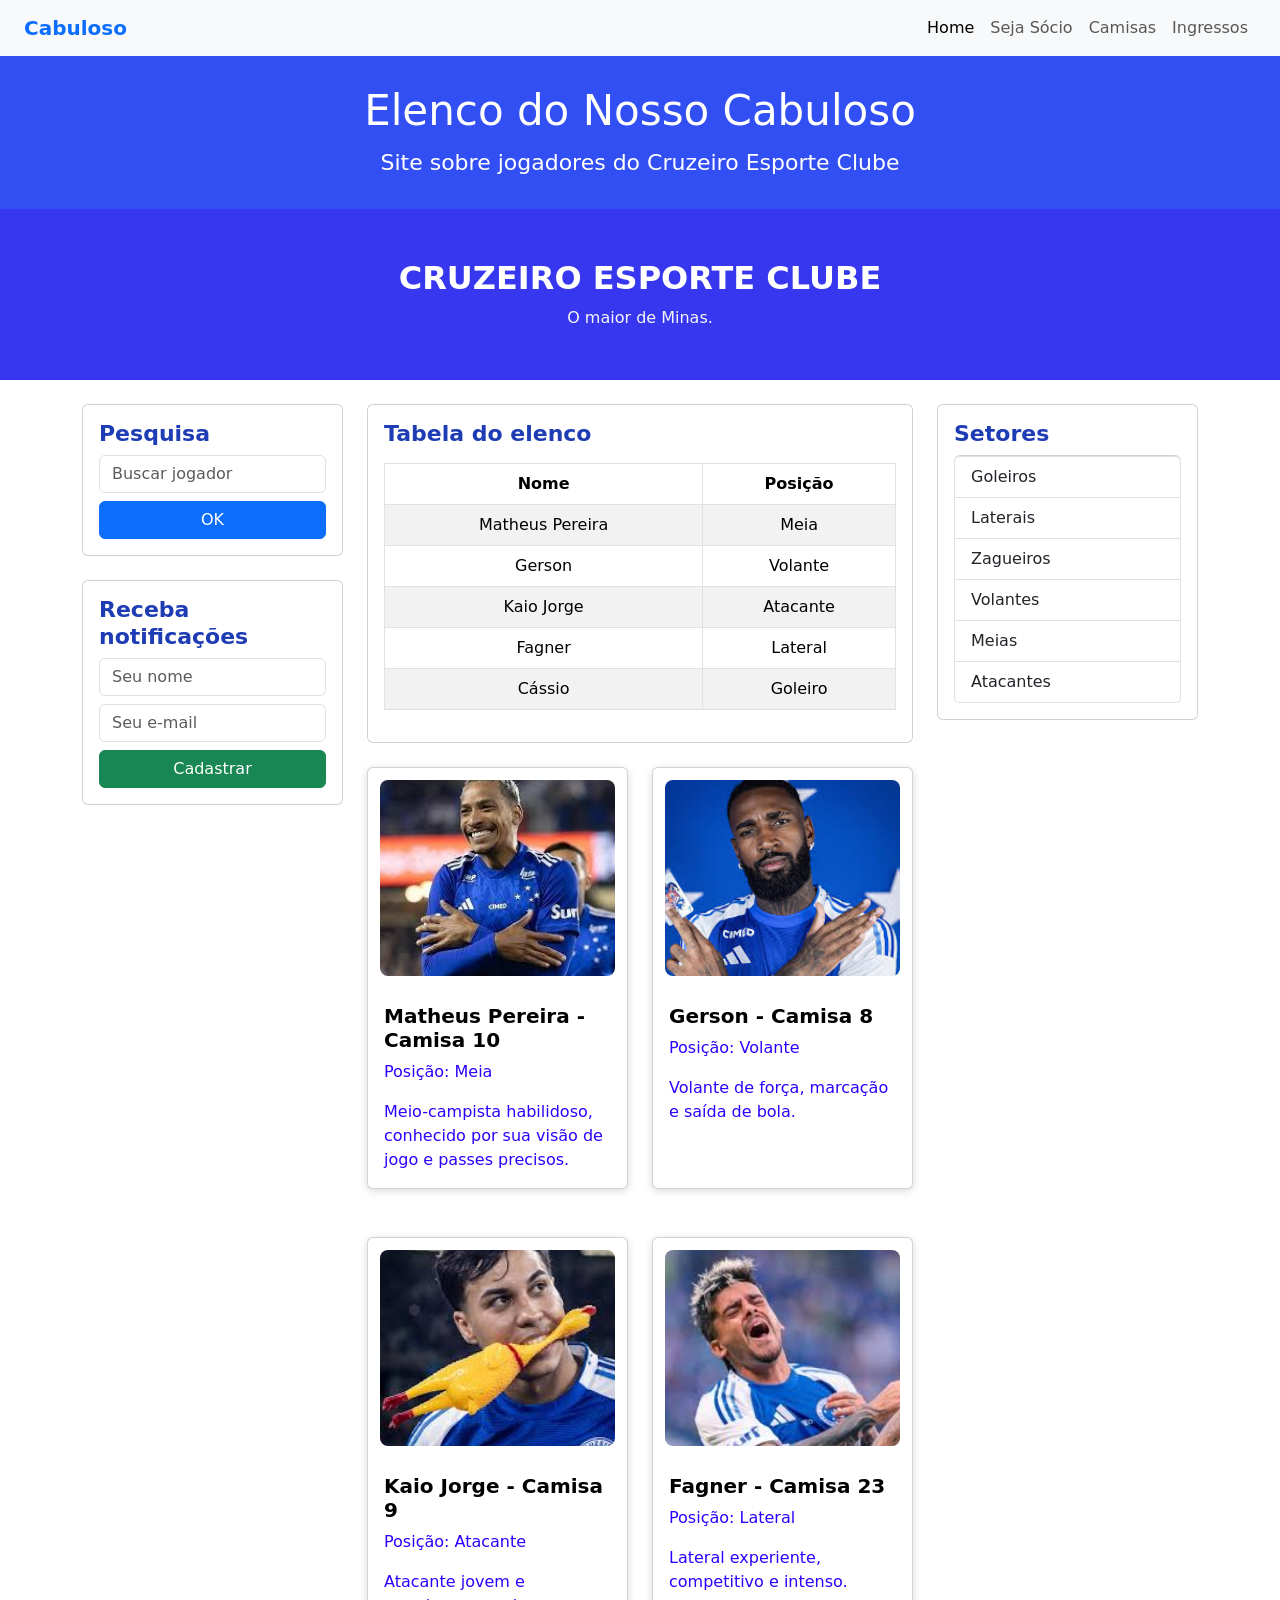
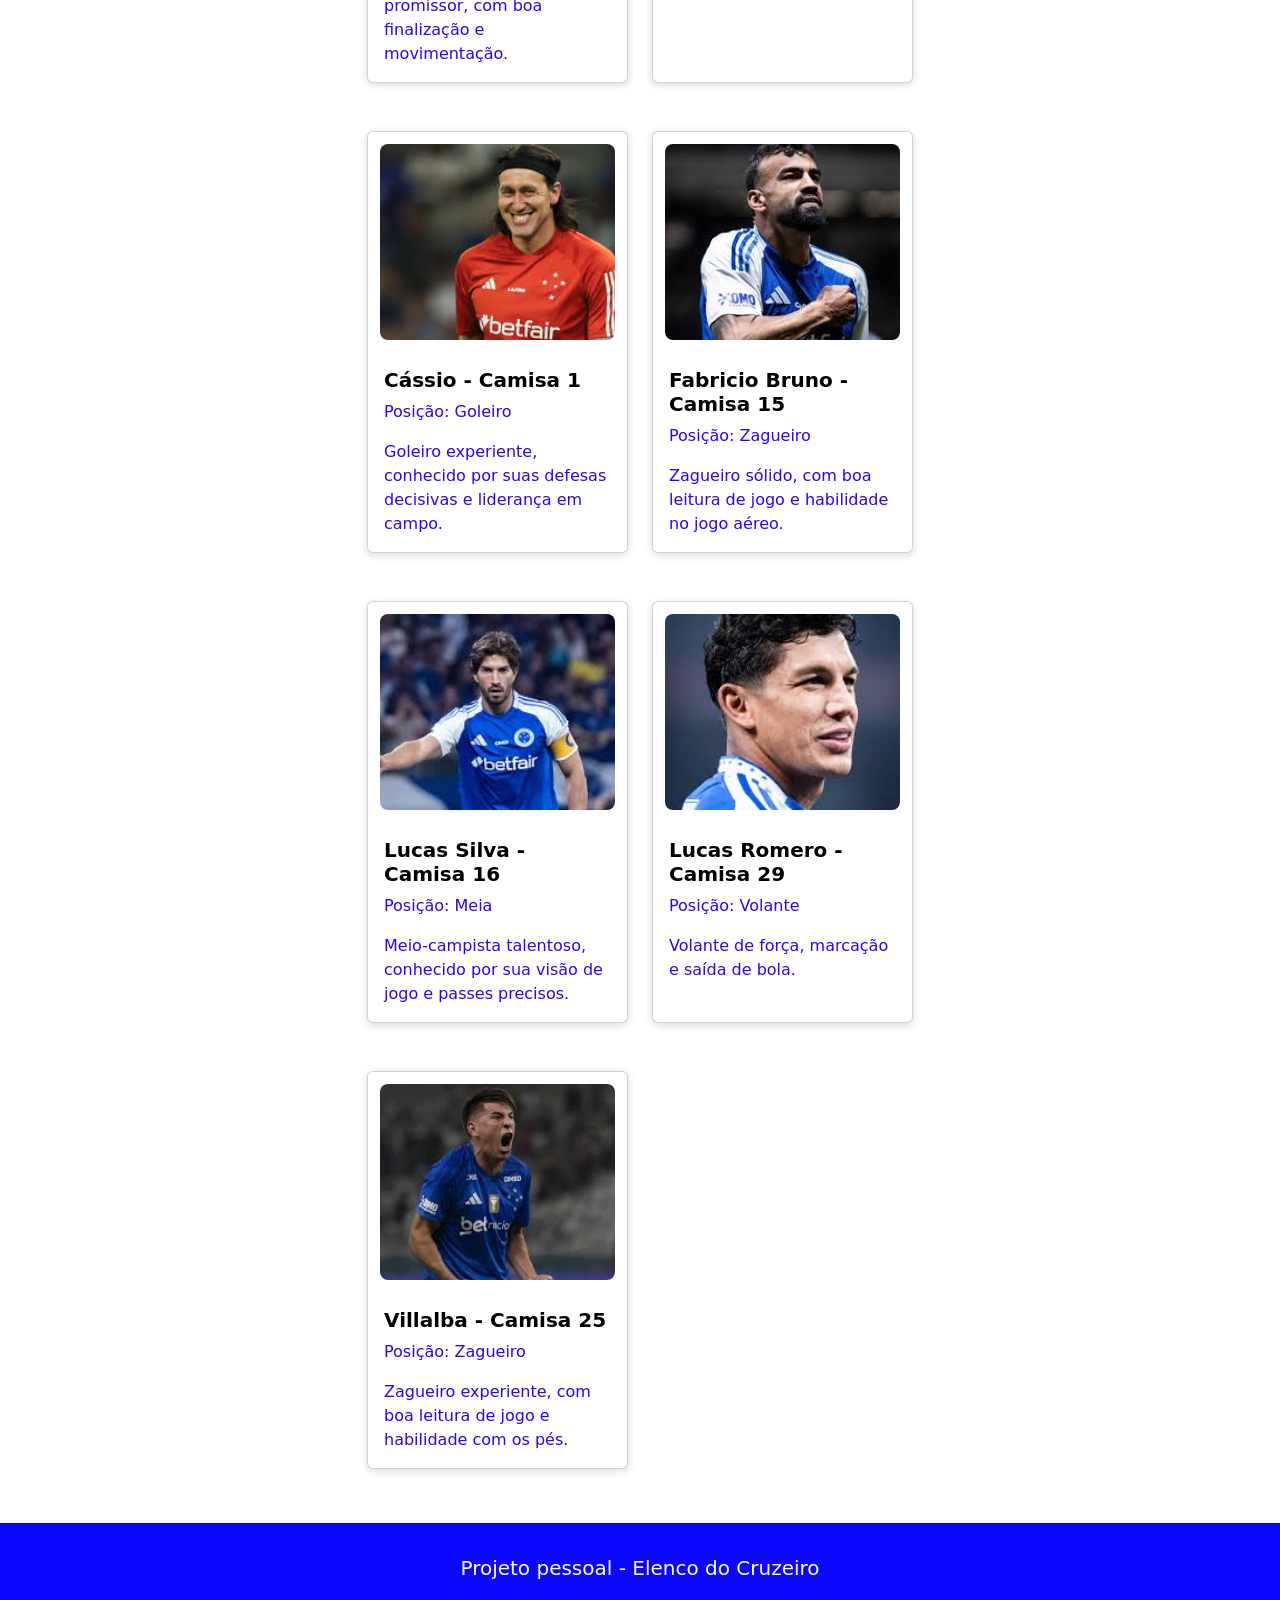
==== index.html @ c31fcac5 "Cria projeto inicial do elenco do Cruzeiro" ====
<!DOCTYPE html>
<html lang="pt-br">
<head>
  <meta charset="UTF-8">
  <meta name="viewport" content="width=device-width, initial-scale=1.0">
  <title>Elenco do Cruzeiro</title>

  <link rel="stylesheet" href="style.css">

  <link href="https://cdn.jsdelivr.net/npm/bootstrap@5.3.0/dist/css/bootstrap.min.css" rel="stylesheet">
</head>

<body>

  <nav class="navbar navbar-expand-lg navbar-light bg-light px-4">
    <a class="navbar-brand fw-bold text-primary" href="#">Cabuloso</a>

    <button class="navbar-toggler" type="button" data-bs-toggle="collapse" data-bs-target="#navbarNav">
      <span class="navbar-toggler-icon"></span>
    </button>

    <div class="collapse navbar-collapse justify-content-end" id="navbarNav">
      <ul class="navbar-nav">
        <li class="nav-item"><a class="nav-link active" href="#">Home</a></li>
        <li class="nav-item"><a class="nav-link" href="#">Seja Sócio</a></li>
        <li class="nav-item"><a class="nav-link" href="#">Camisas</a></li>
        <li class="nav-item"><a class="nav-link" href="#">Ingressos</a></li>
      </ul>
    </div>
  </nav>

  <header class="cabecalho">
    <h1>Elenco do Nosso Cabuloso</h1>
    <p>Site sobre jogadores do Cruzeiro Esporte Clube</p>
  </header>

  <section class="faixa-clube">
    <h2>Cruzeiro Esporte Clube</h2>
    <p>O maior de Minas.</p>
  </section>

  <div class="container my-4">
    <div class="row g-4">

      <aside class="col-lg-3">
        <section class="card p-3 mb-4">
          <h3>Pesquisa</h3>
          <input type="text" class="form-control mb-2" placeholder="Buscar jogador">
          <button class="btn btn-primary w-100">OK</button>
        </section>

        <section class="card p-3">
          <h3>Receba notificações</h3>
          <input type="text" class="form-control mb-2" placeholder="Seu nome">
          <input type="email" class="form-control mb-2" placeholder="Seu e-mail">
          <button class="btn btn-success w-100">Cadastrar</button>
        </section>
      </aside>

      <main class="col-lg-6">

        <section class="mb-4">
          <div class="card p-3">
            <h3 class="mb-3">Tabela do elenco</h3>

            <div class="table-responsive">
              <table class="table table-striped table-bordered tabela">
                <thead>
                  <tr>
                    <th>Nome</th>
                    <th>Posição</th>
                  </tr>
                </thead>

                <tbody>
                  <tr>
                    <td>Matheus Pereira</td>
                    <td>Meia</td>
                  </tr>

                  <tr>
                    <td>Gerson</td>
                    <td>Volante</td>
                  </tr>

                  <tr>
                    <td>Kaio Jorge</td>
                    <td>Atacante</td>
                  </tr>

                  <tr>
                    <td>Fagner</td>
                    <td>Lateral</td>
                  </tr>

                  <tr>
                    <td>Cássio</td>
                    <td>Goleiro</td>
                  </tr>
                </tbody>
              </table>
            </div>
          </div>
        </section>

        <section id="lista-jogadores" class="row g-4"></section>

      </main>

      <aside class="col-lg-3">
        <section class="card p-3 mb-4">
          <h3>Setores</h3>

          <ul class="list-group">
            <li class="list-group-item">Goleiros</li>
            <li class="list-group-item">Laterais</li>
            <li class="list-group-item">Zagueiros</li>
            <li class="list-group-item">Volantes</li>
            <li class="list-group-item">Meias</li>
            <li class="list-group-item">Atacantes</li>
          </ul>
        </section>

        
      </aside>

    </div>
  </div>

  <footer class="rodape">
    <p>Projeto pessoal - Elenco do Cruzeiro</p>
  </footer>

  <script src="https://cdn.jsdelivr.net/npm/bootstrap@5.3.0/dist/js/bootstrap.bundle.min.js"></script>
  <script src="script.js"></script>
</body>
</html>
---- style.css ----
body {
  background-color: rgb(172, 204, 252);
  margin: 0;
  font-family: Arial, sans-serif;
}

.cabecalho {
  background-color: rgb(50, 79, 243);
  padding: 30px;
  text-align: center;
}

.cabecalho h1 {
  color: white;
  font-size: 42px;
  margin-bottom: 10px;
}

.cabecalho p {
  color: white;
  font-size: 22px;
  margin: 0;
}

.faixa-clube {
  background-color: rgb(55, 55, 240);
  text-align: center;
  padding: 50px;
  margin-bottom: 10px;
}

.faixa-clube h2 {
  color: white;
  font-weight: bold;
  text-transform: uppercase;
}

.faixa-clube p {
  color: whitesmoke;
  margin: 0;
}

.tabela th {
  background-color: blue;
  color: white;
  text-align: center;
}

.tabela td {
  color: black;
  text-align: center;
}

.jogador-card {
  background-color: rgb(57, 60, 248);
  color: white;
  border: none;
  border-radius: 16px;
  overflow: hidden;
  box-shadow: 0 2px 8px rgba(0, 0, 0, 0.15);
}

.jogador-card img {
  height: 220px;
  object-fit: cover;
  padding: 12px;
  border-radius: 20px;
}

.jogador-card .card-title {
  color: rgb(0, 0, 0);
  font-weight: bold;
}

.jogador-card .card-text {
  color: rgb(47, 0, 255);
}

.card h3 {
  color: rgb(30, 60, 180);
  font-size: 22px;
  font-weight: bold;
}

.rodape {
  background-color: rgb(11, 6, 255);
  padding: 30px;
  text-align: center;
  margin-top: 30px;
}

.rodape p {
  color: white;
  margin: 0;
  font-size: 20px;
}

@media (max-width: 768px) {
  .cabecalho h1 {
    font-size: 30px;
  }

  .cabecalho p {
    font-size: 18px;
  }

  .faixa-clube {
    padding: 30px;
  }
}
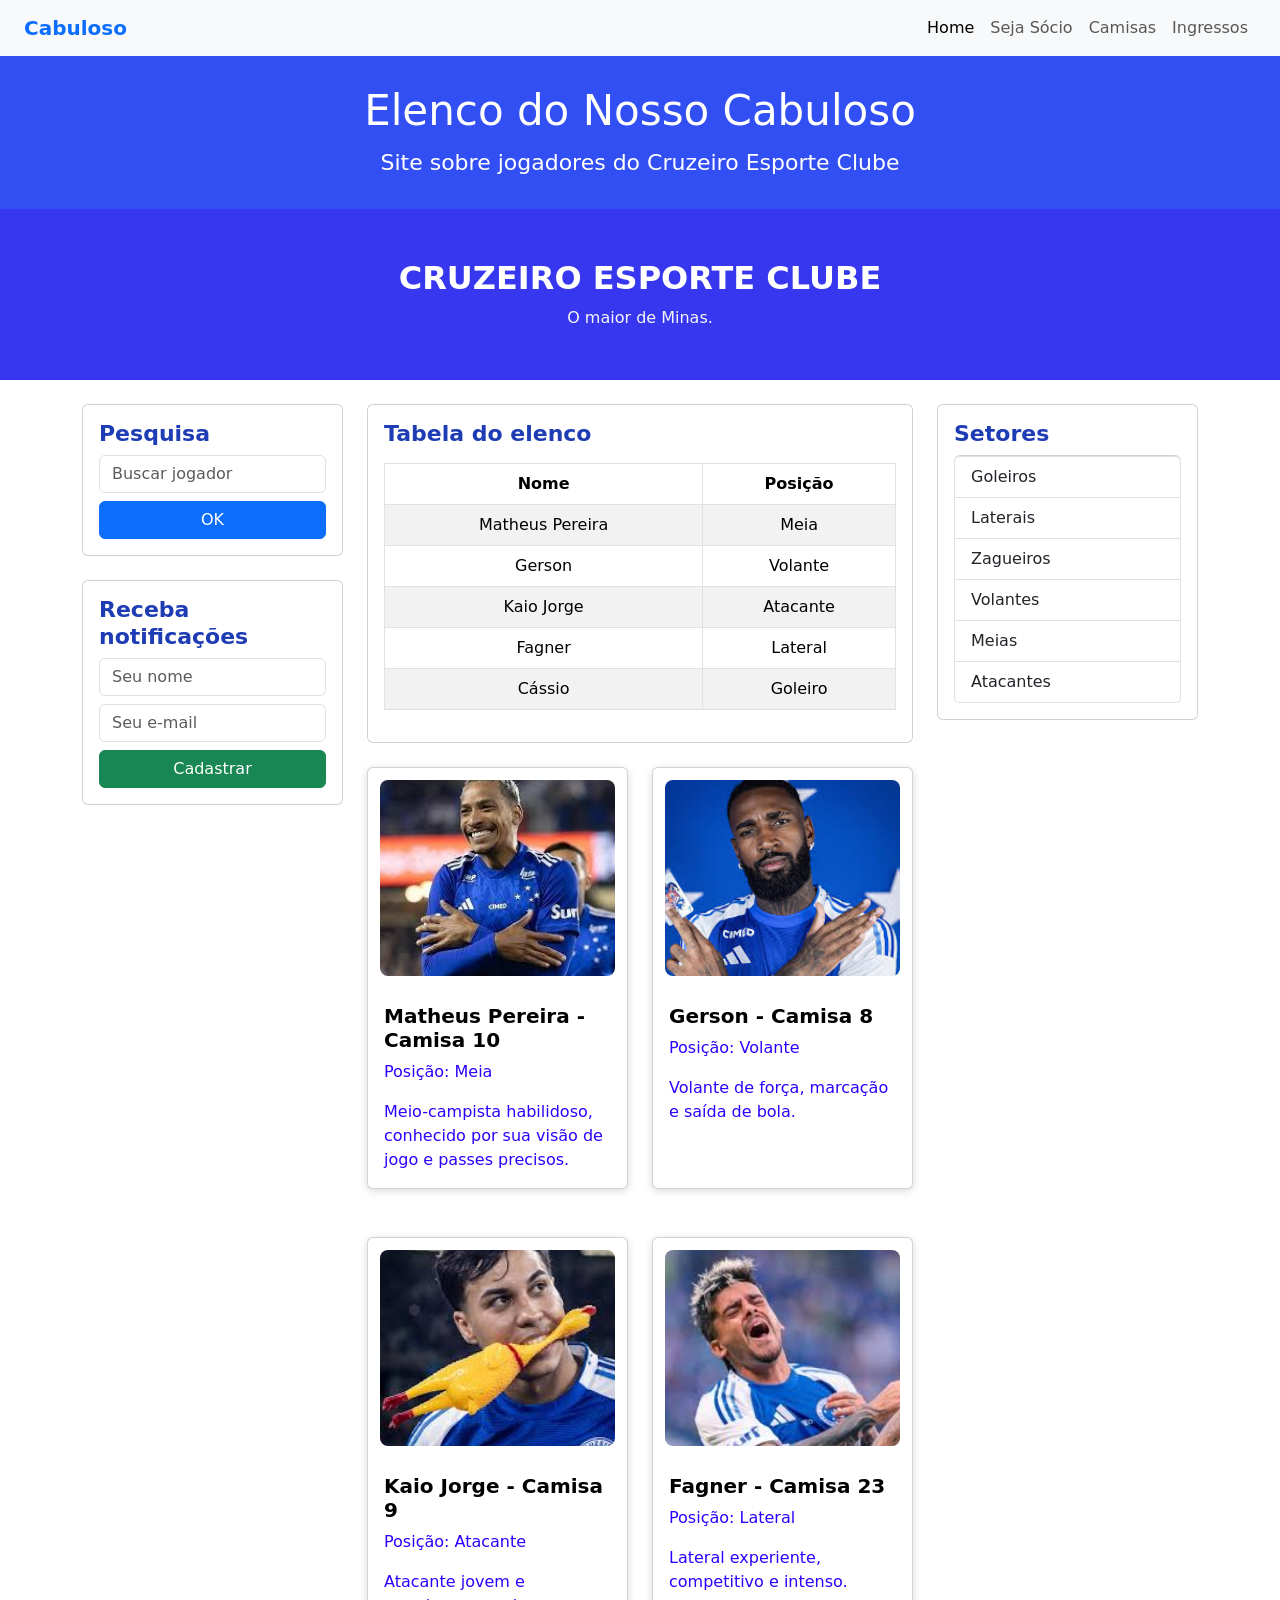
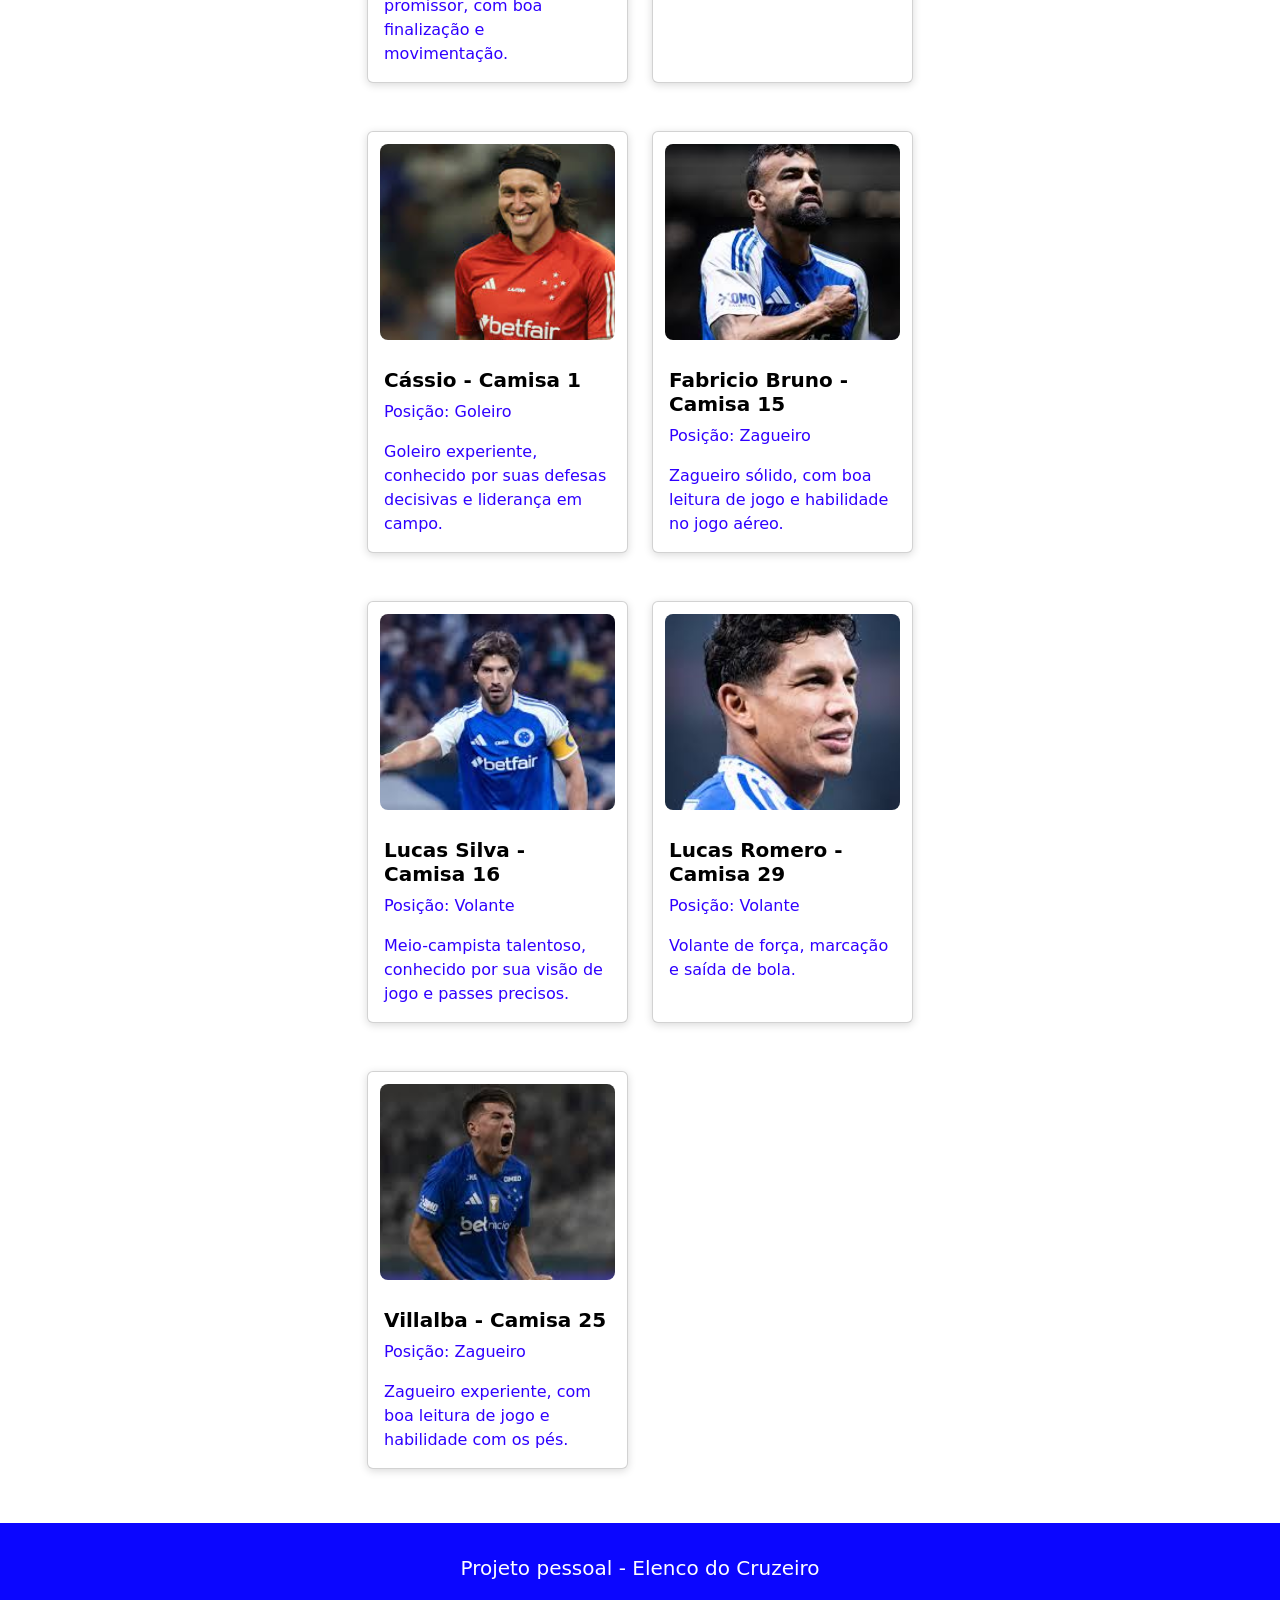
==== commit 961601d3: "adicionando busca com filtro" ====
--- a/index.html
+++ b/index.html
@@ -45,7 +45,7 @@
       <aside class="col-lg-3">
         <section class="card p-3 mb-4">
           <h3>Pesquisa</h3>
-          <input type="text" class="form-control mb-2" placeholder="Buscar jogador">
+          <input id="campo-pesquisa" type="text" class="form-control mb-2" placeholder="Buscar jogador">
           <button class="btn btn-primary w-100">OK</button>
         </section>
 
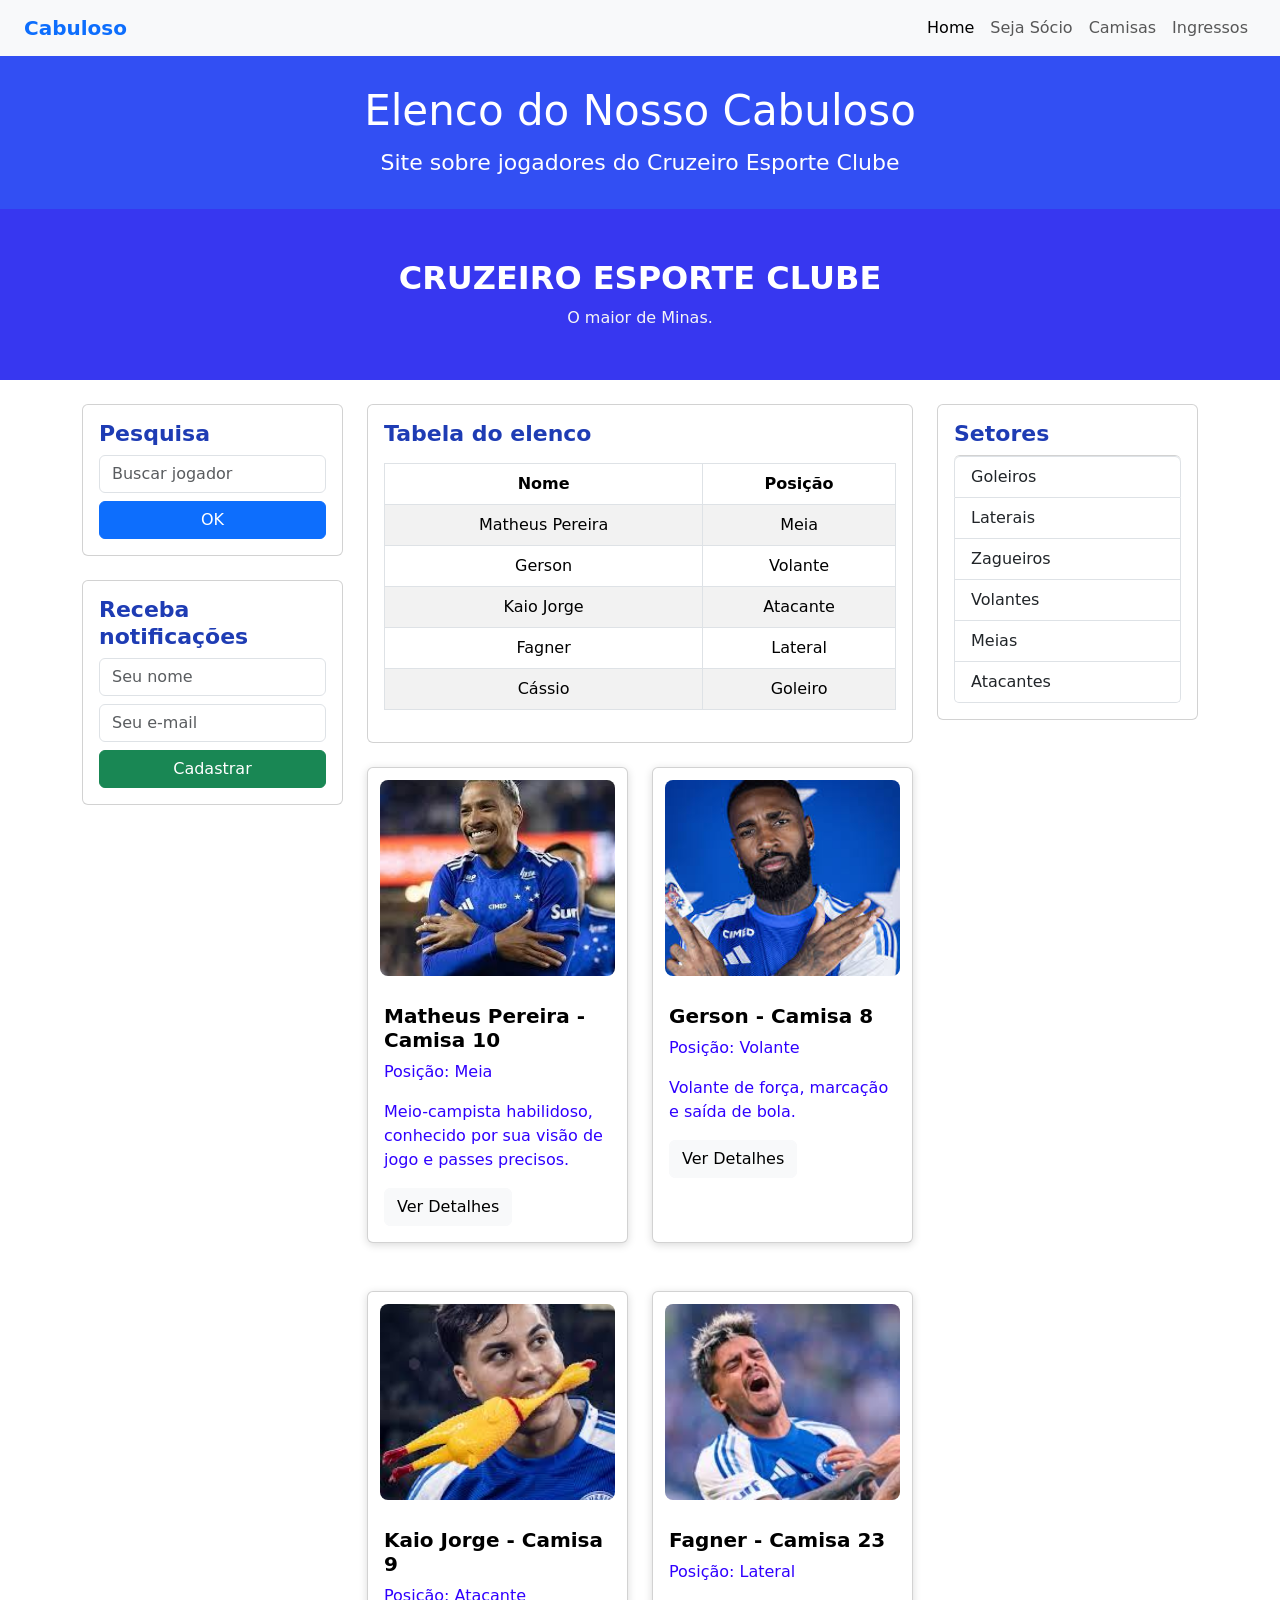
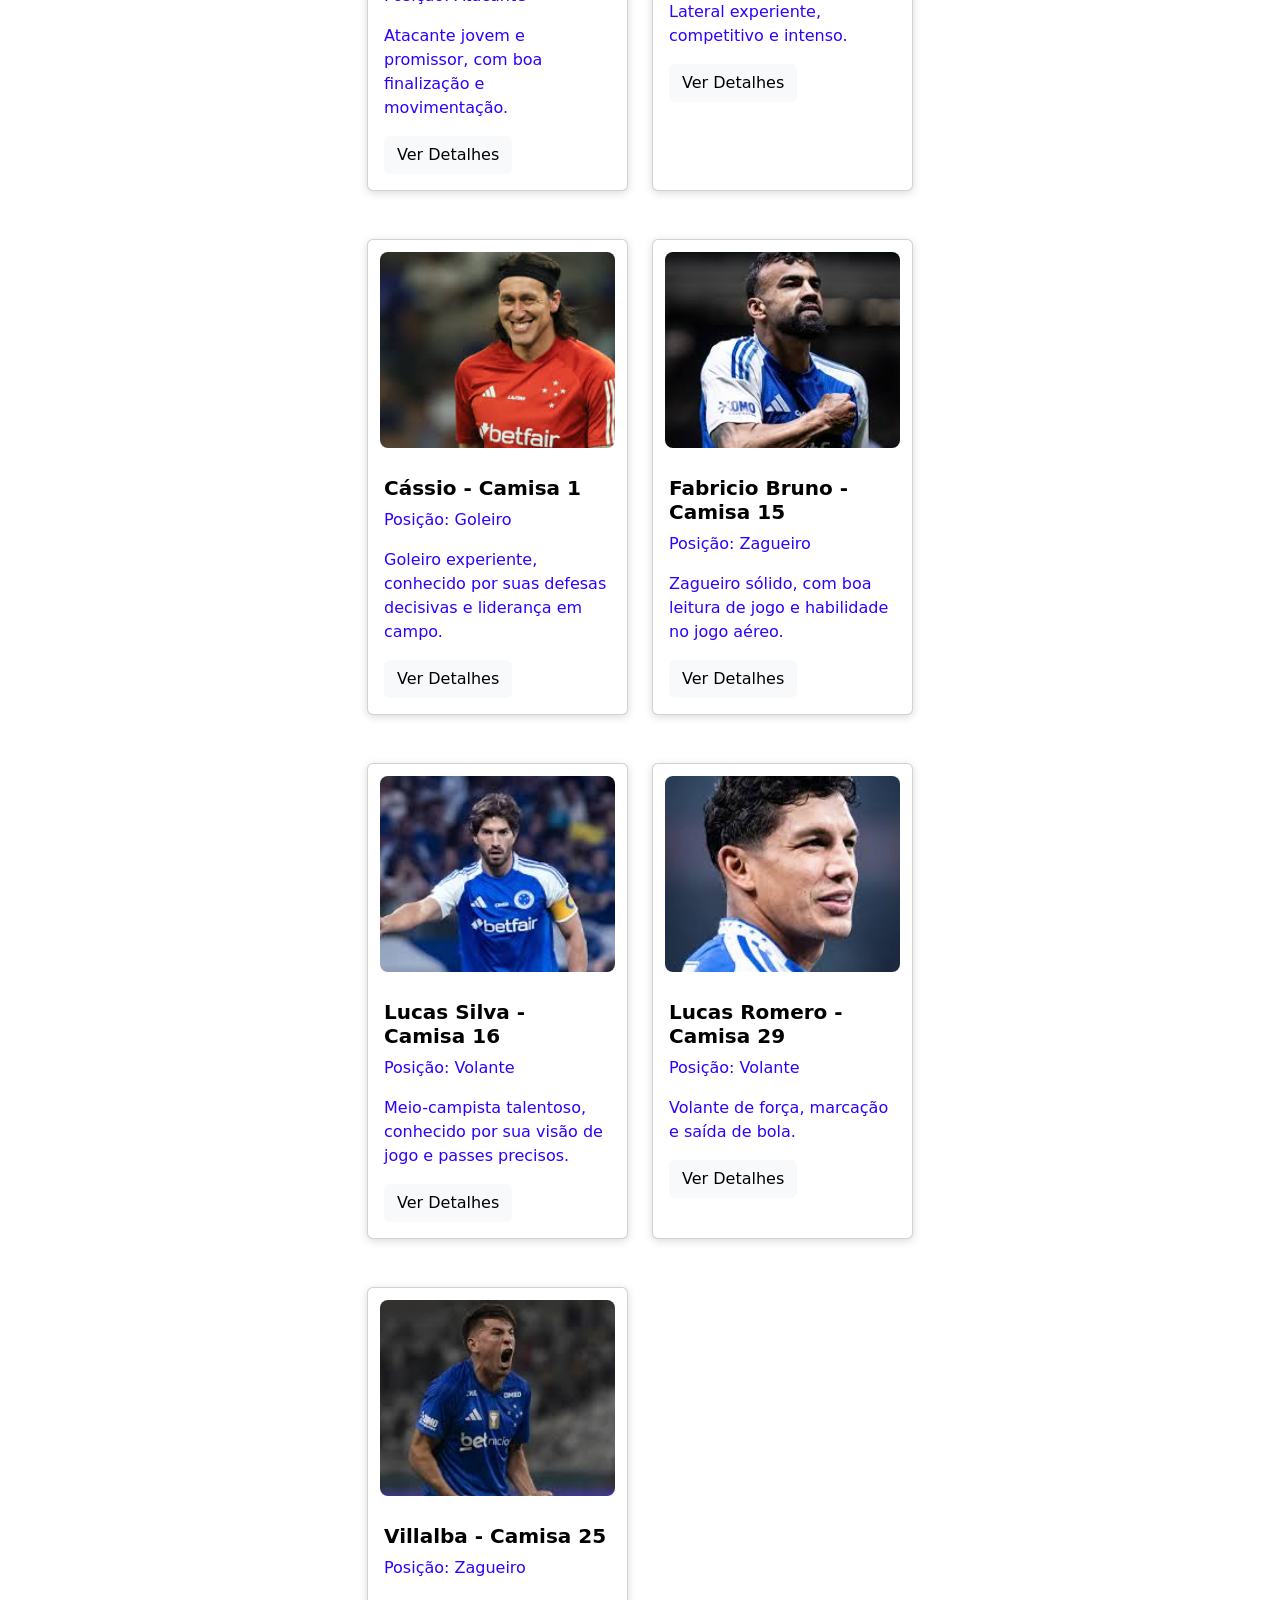
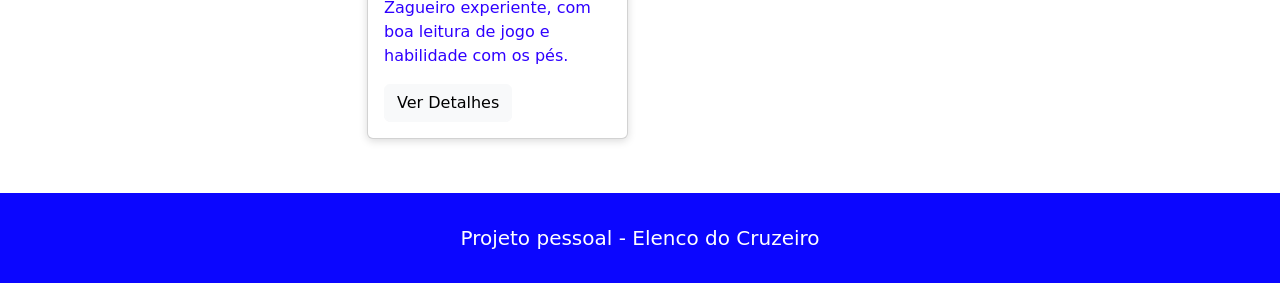
==== commit cca16fac: "Implementa pesquisa e inicia pagina de detalhes" ====
--- a/index.html
+++ b/index.html
@@ -112,12 +112,12 @@
           <h3>Setores</h3>
 
           <ul class="list-group">
-            <li class="list-group-item">Goleiros</li>
-            <li class="list-group-item">Laterais</li>
-            <li class="list-group-item">Zagueiros</li>
-            <li class="list-group-item">Volantes</li>
-            <li class="list-group-item">Meias</li>
-            <li class="list-group-item">Atacantes</li>
+            <li class="list-group-item setor" data-posicao="Goleiro">Goleiros</li>
+            <li class="list-group-item setor" data-posicao="Lateral">Laterais</li>
+            <li class="list-group-item setor" data-posicao="Zagueiro">Zagueiros</li>
+            <li class="list-group-item setor" data-posicao="Volante">Volantes</li>
+            <li class="list-group-item setor" data-posicao="Meia">Meias</li>
+            <li class="list-group-item setor" data-posicao="Atacante">Atacantes</li>
           </ul>
         </section>
 
--- a/style.css
+++ b/style.css
@@ -107,4 +107,15 @@
   .faixa-clube {
     padding: 30px;
   }
+}
+
+.setor{
+cursor: pointer;
+
+}
+
+.setor:hover{
+
+background-color: aqua;
+
 }
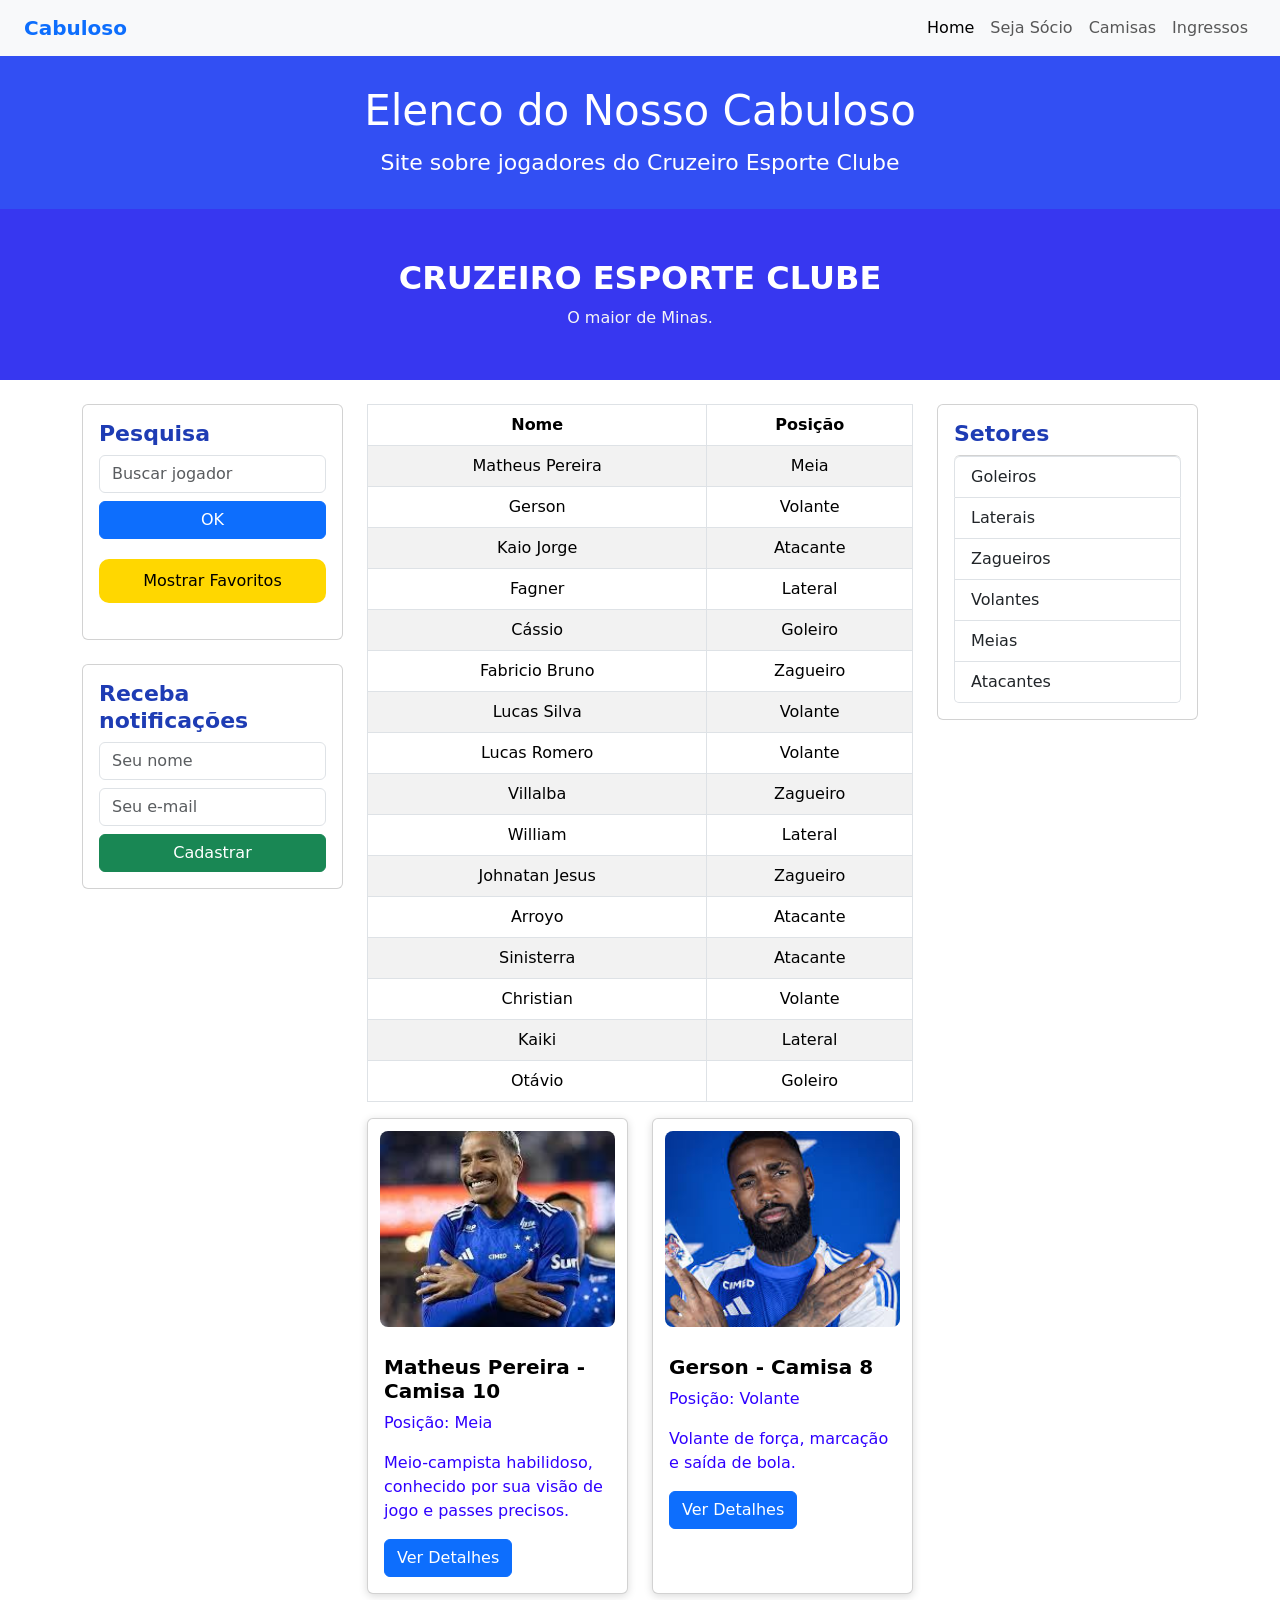
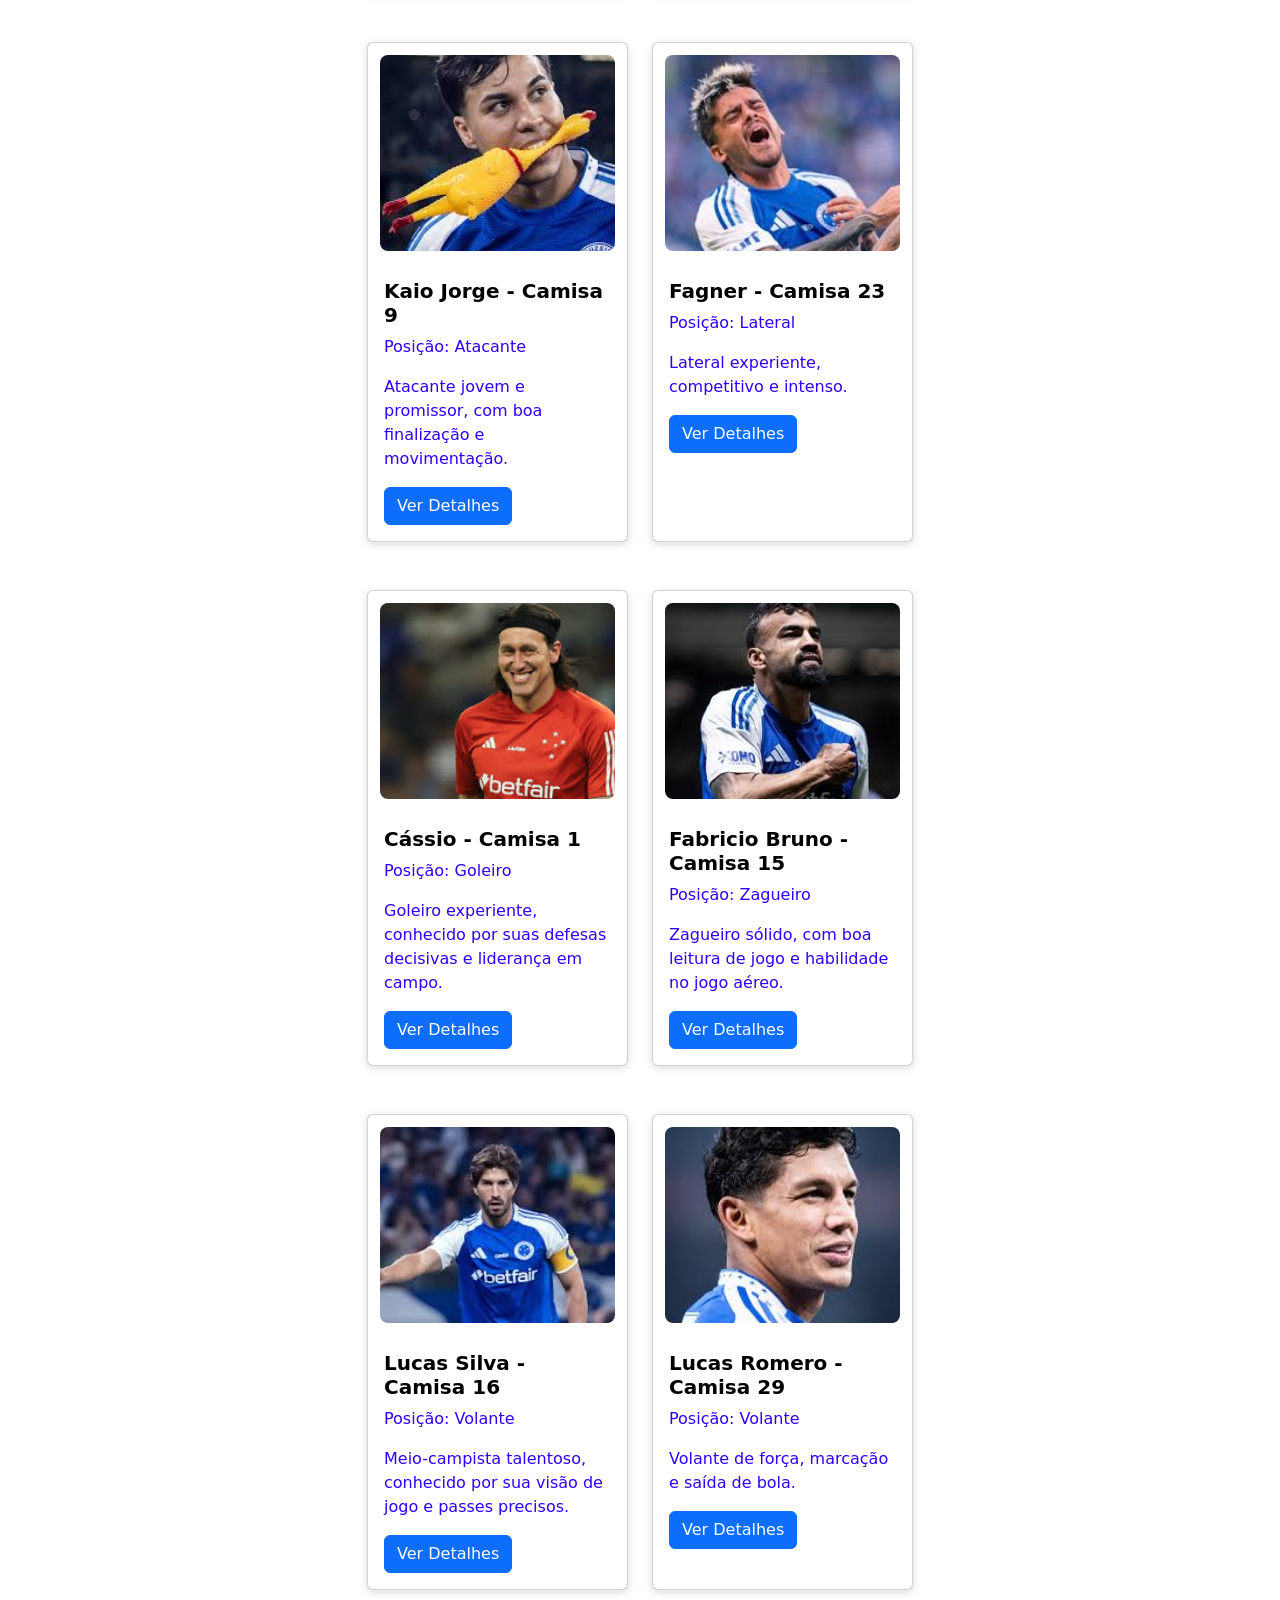
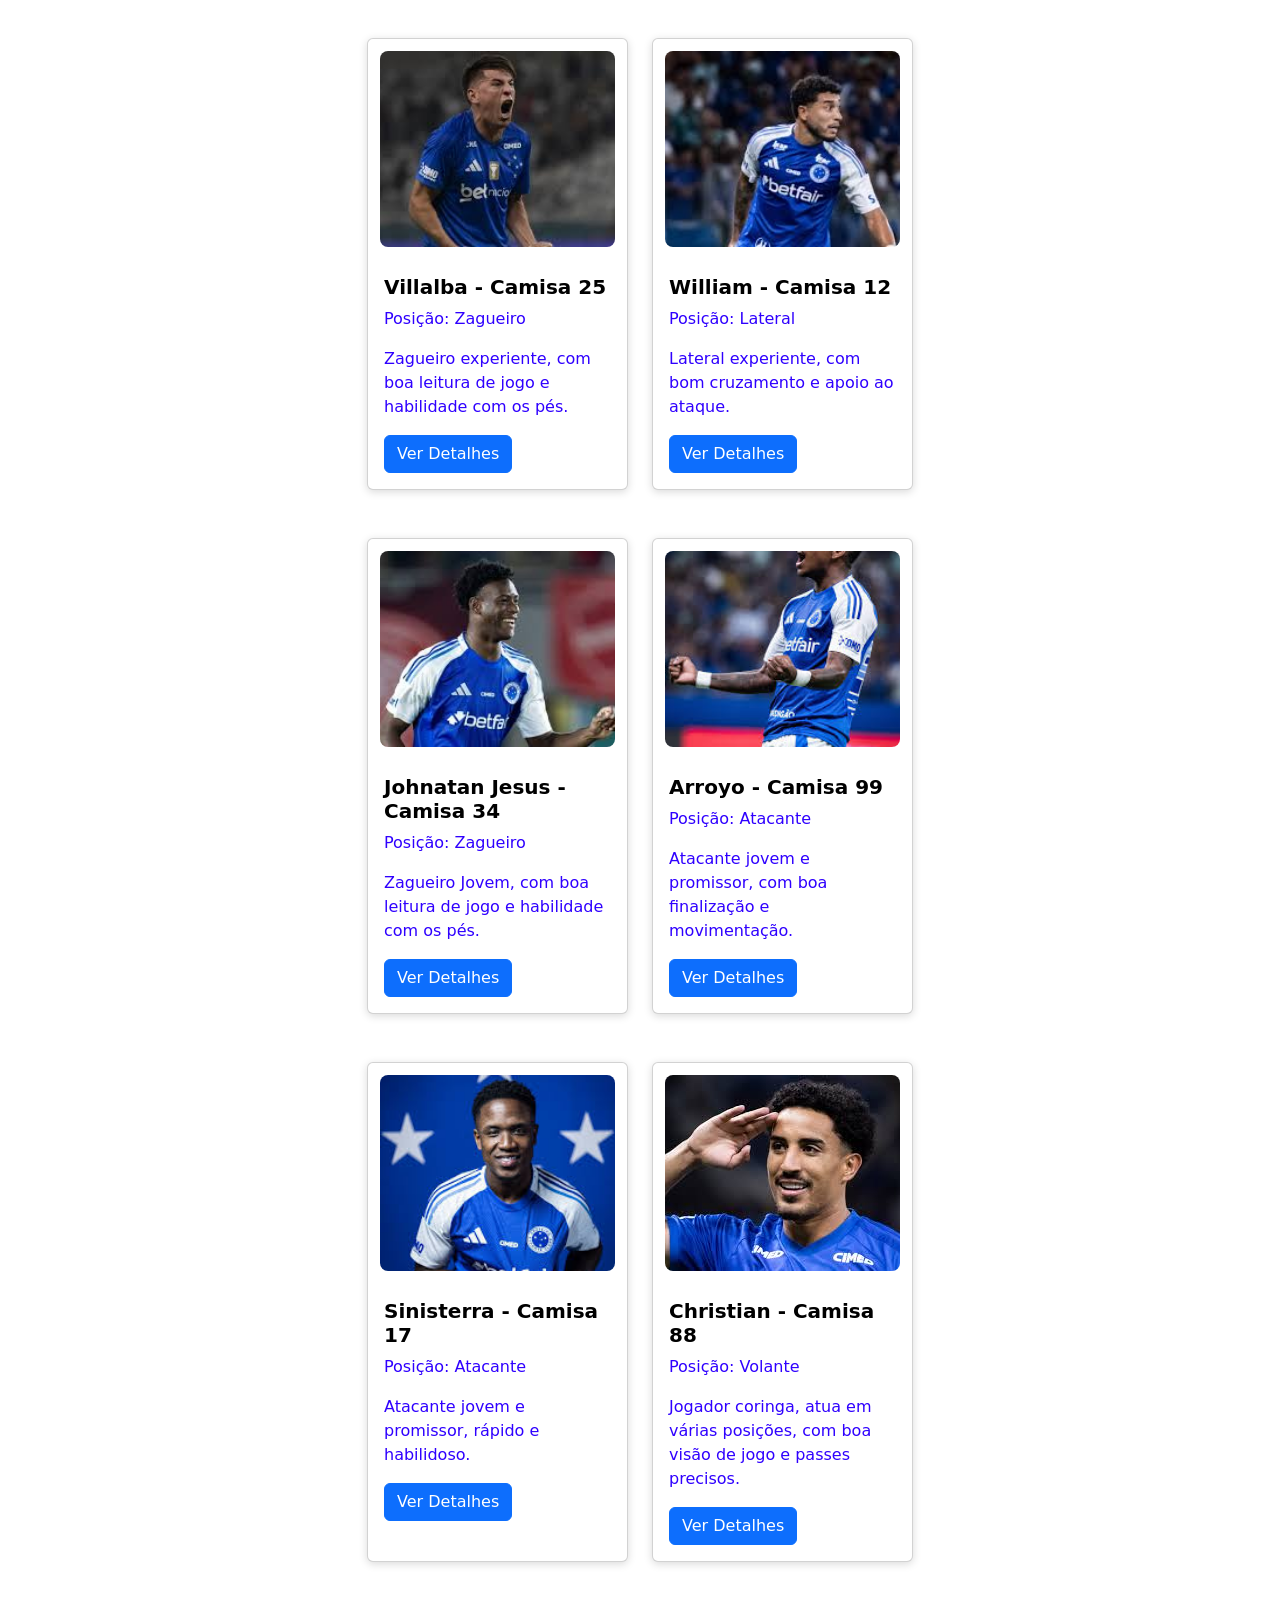
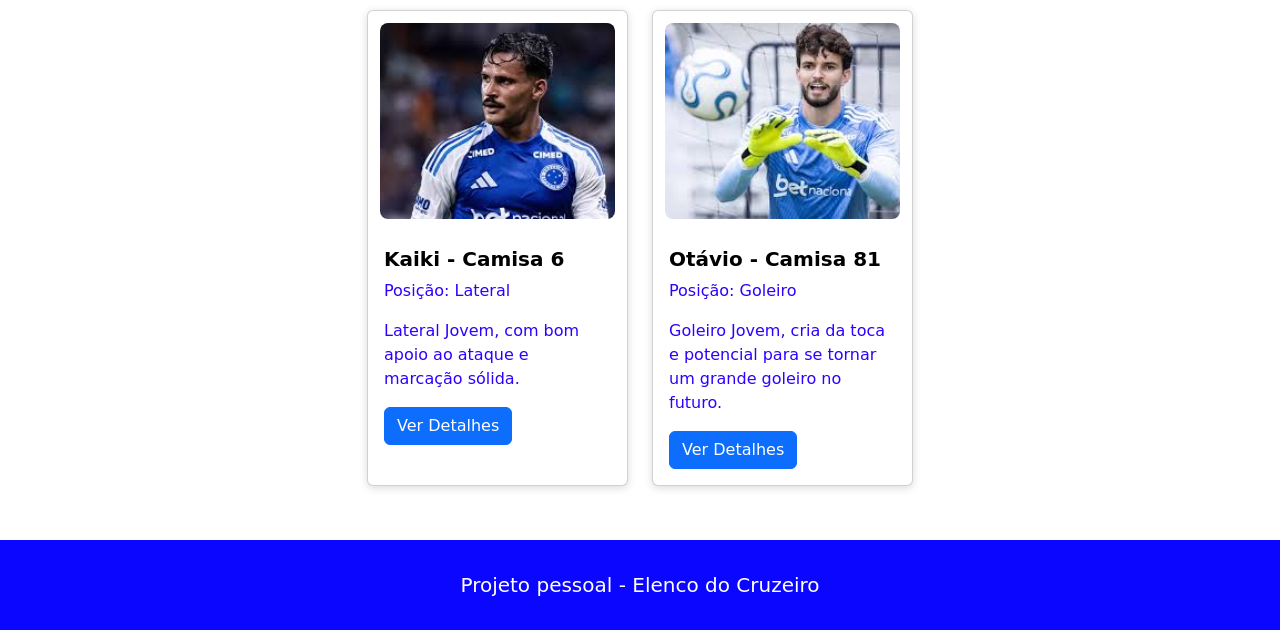
==== commit e268a2cf: "Adiciona sistema de favoritos com filtro" ====
--- a/index.html
+++ b/index.html
@@ -43,7 +43,7 @@
     <div class="row g-4">
 
       <aside class="col-lg-3">
-        <section class="card p-3 mb-4">
+        <section id="pesquisa" class="card p-3 mb-4">
           <h3>Pesquisa</h3>
           <input id="campo-pesquisa" type="text" class="form-control mb-2" placeholder="Buscar jogador">
           <button class="btn btn-primary w-100">OK</button>
@@ -59,49 +59,19 @@
 
       <main class="col-lg-6">
 
-        <section class="mb-4">
-          <div class="card p-3">
-            <h3 class="mb-3">Tabela do elenco</h3>
+        <table class="table table-striped table-bordered tabela">
 
-            <div class="table-responsive">
-              <table class="table table-striped table-bordered tabela">
-                <thead>
-                  <tr>
-                    <th>Nome</th>
-                    <th>Posição</th>
-                  </tr>
-                </thead>
+          <thead>
 
-                <tbody>
-                  <tr>
-                    <td>Matheus Pereira</td>
-                    <td>Meia</td>
-                  </tr>
+              <tr><th>Nome</th><th>Posição</th></tr>
 
-                  <tr>
-                    <td>Gerson</td>
-                    <td>Volante</td>
-                  </tr>
 
-                  <tr>
-                    <td>Kaio Jorge</td>
-                    <td>Atacante</td>
-                  </tr>
+          </thead>  
 
-                  <tr>
-                    <td>Fagner</td>
-                    <td>Lateral</td>
-                  </tr>
+          <tbody id="tabela-jogadores"></tbody>
 
-                  <tr>
-                    <td>Cássio</td>
-                    <td>Goleiro</td>
-                  </tr>
-                </tbody>
-              </table>
-            </div>
-          </div>
-        </section>
+          
+        </table>
 
         <section id="lista-jogadores" class="row g-4"></section>
 
--- a/style.css
+++ b/style.css
@@ -118,4 +118,147 @@
 
 background-color: aqua;
 
+}
+
+.titulo-jogador{
+
+color:blue;
+text-align: center;
+font-size: 30px;
+margin-bottom: 50px;
+
+
+}
+
+.imagem-jogador{
+
+  width:100%;
+  max-width: 600px;
+  border-radius: 20px;
+  display:block;
+  margin: 20px auto;
+  box-shadow: 0 2px 8px rgb(89, 0, 255);
+  
+
+
+}
+
+.descricao-jogador{
+
+  color: rgb(41, 28, 226);
+  font-size: 18px;
+  text-align: center;
+  margin: 20px auto;
+  font-weight: bold;
+}
+
+.camisa-jogador{
+
+color:rgb(11, 6, 255);
+font-size: 22px;
+text-align: center;
+font-weight: bold;
+
+
+}
+
+.posicao-jogador{
+
+text-align: center;
+font-size: 20px;
+font-weight: bold;
+
+
+}
+
+.titulo-detalhe{
+
+text-align: center;
+font-size: 50px;
+font-weight: bold;
+font-family: 'Franklin Gothic Medium', 'Arial Narrow', Arial, sans-serif;
+font-style: italic;
+}
+
+.botao-voltar{
+
+
+  margin-bottom: 20px;
+  width: 80px;
+  border-radius: 15px;
+  font-size:18px;
+}
+
+.botao-voltar:hover{
+
+transform:scale(1.20);
+
+
+}
+
+.card-detalhes{
+
+ 
+  color: rgb(68, 0, 226);
+  border: none;
+  border-radius: 16px;
+  overflow: hidden;
+  box-shadow: 0 2px 8px rgba(0, 0, 0, 0.15);
+  width:90%;
+  max-width: 700px;
+  margin:50px auto;
+  padding: 20px;
+
+  display: flex;
+  flex-direction: column;
+  align-items: center;
+
+}
+
+
+.botao-favorito{
+
+  margin-top: 20px;
+  width: 150px;
+  color: rgb(241, 241, 241);
+  background-color: #1114f5;
+  border: none;
+  border-radius: 15px;
+  font-size:15px;
+}
+
+.botao-favorito:hover{
+  cursor: pointer;
+  transform:scale(1.20);
+  background-color: rgb(78, 173, 157);
+}
+
+.jogador-card.card-favorito{
+
+border:4px solid gold;
+box-shadow: gold;
+
+
+
+}
+
+.selo-favorito{
+
+background-color: gold;
+text-align: center;
+font-family: 'Franklin Gothic Medium', 'Arial Narrow', Arial, sans-serif;
+font-weight: bold;
+padding: 3px 0px;
+}
+
+
+.mostrar-favoritos{
+
+background-color: gold;
+padding: 10px;
+margin: 20px 0;
+border-radius: 10px;
+border: none;
+
+
 }
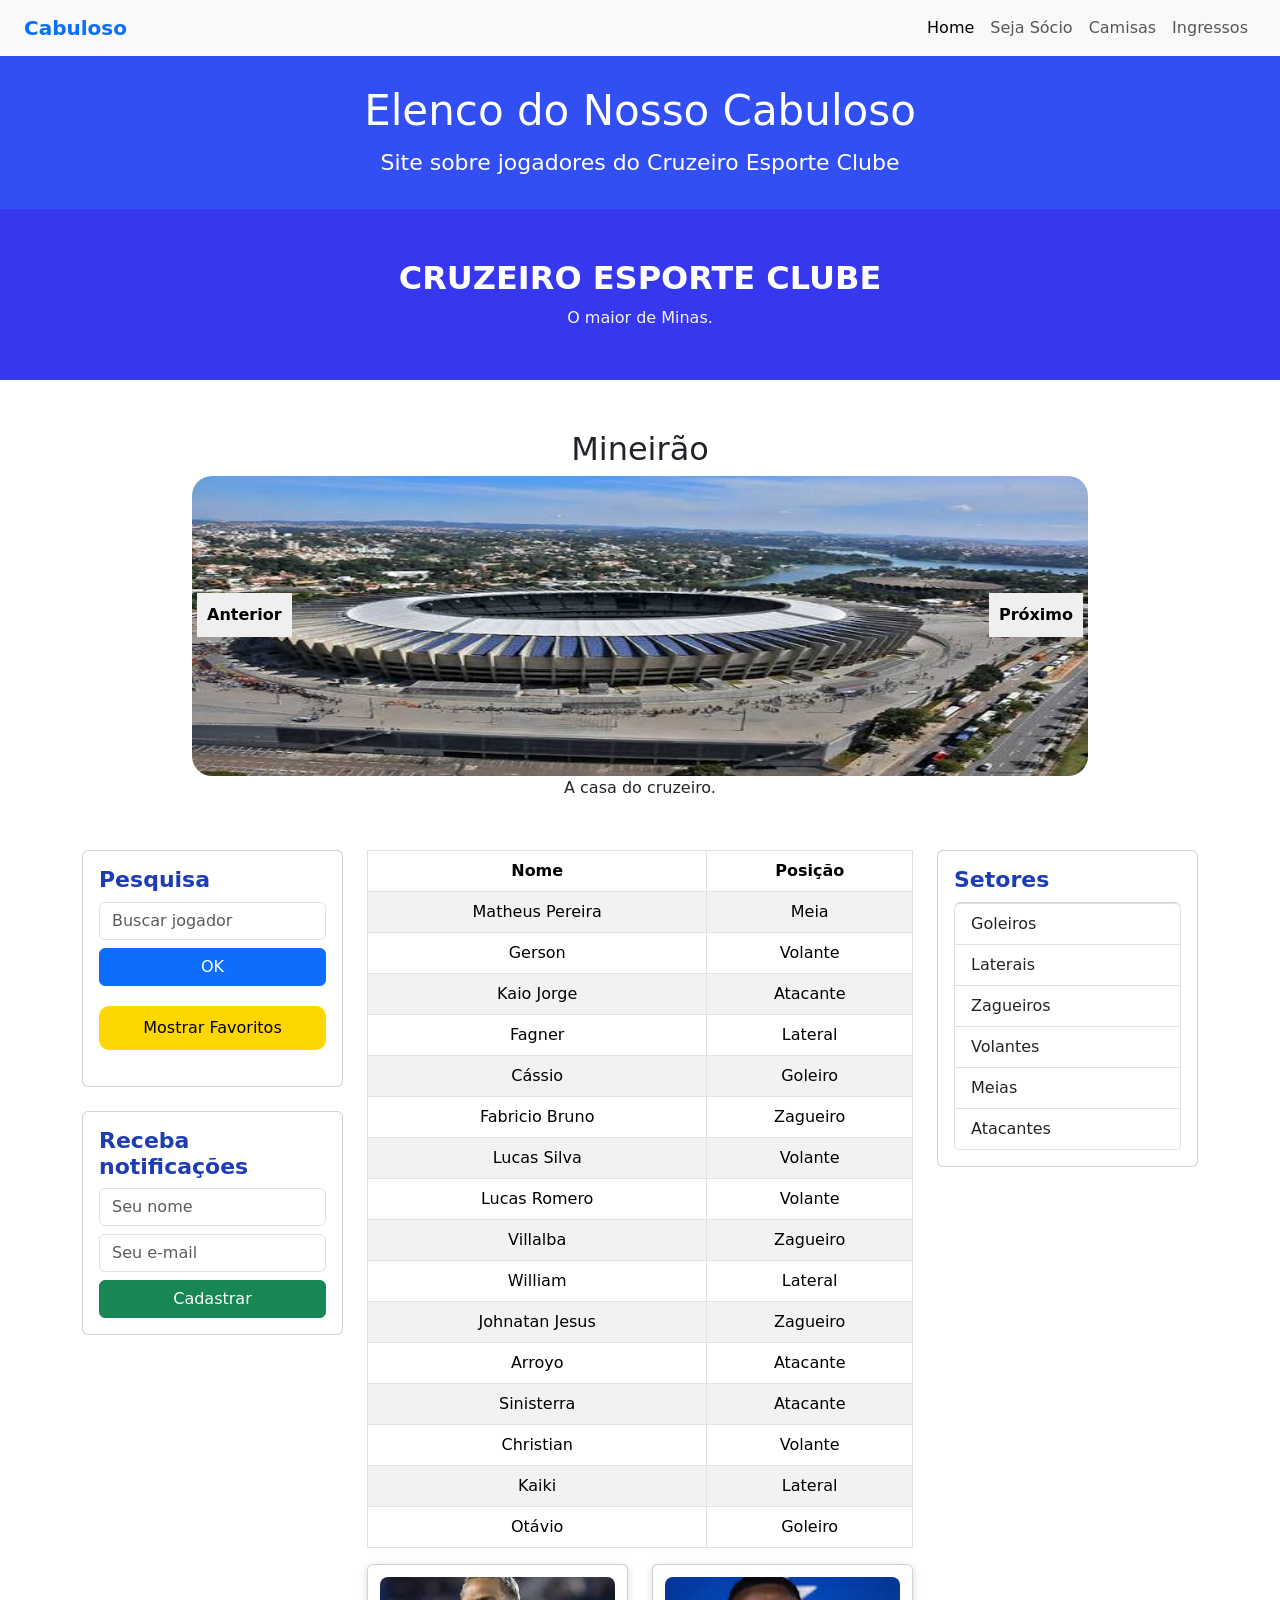
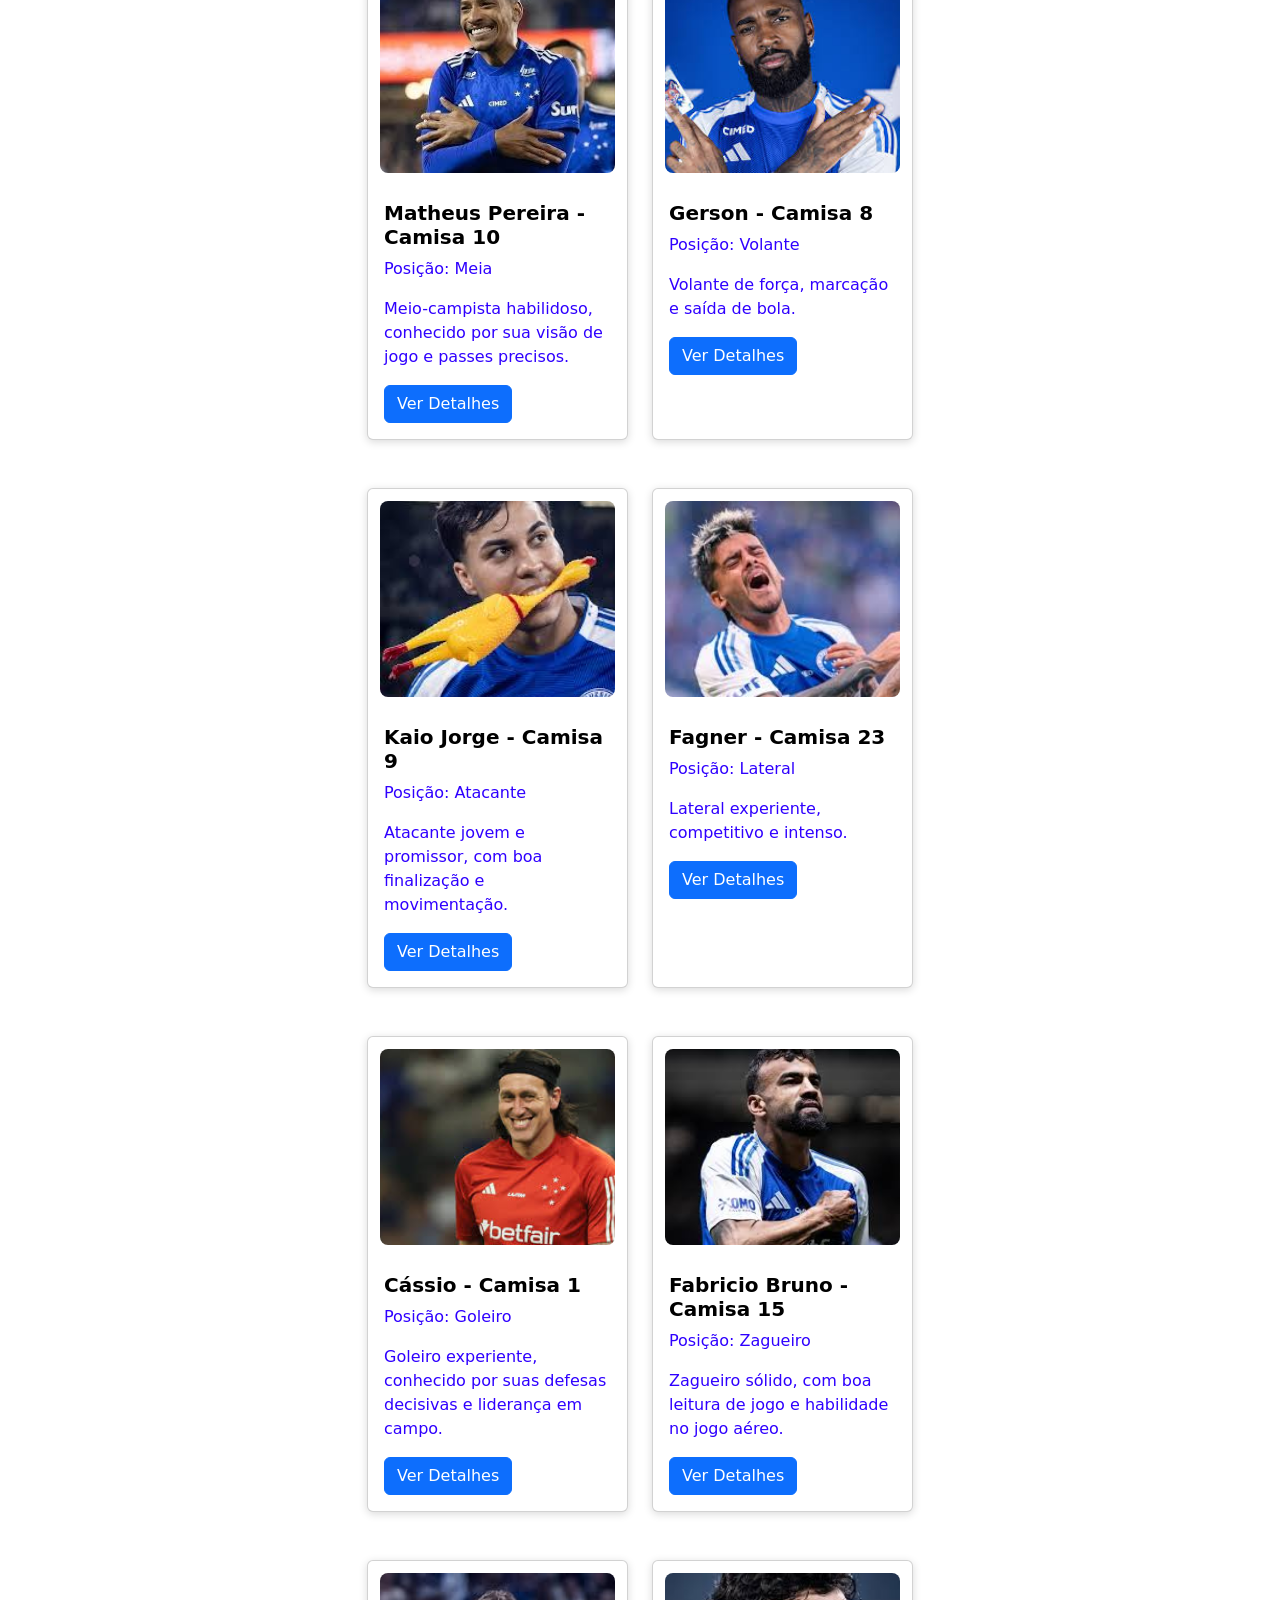
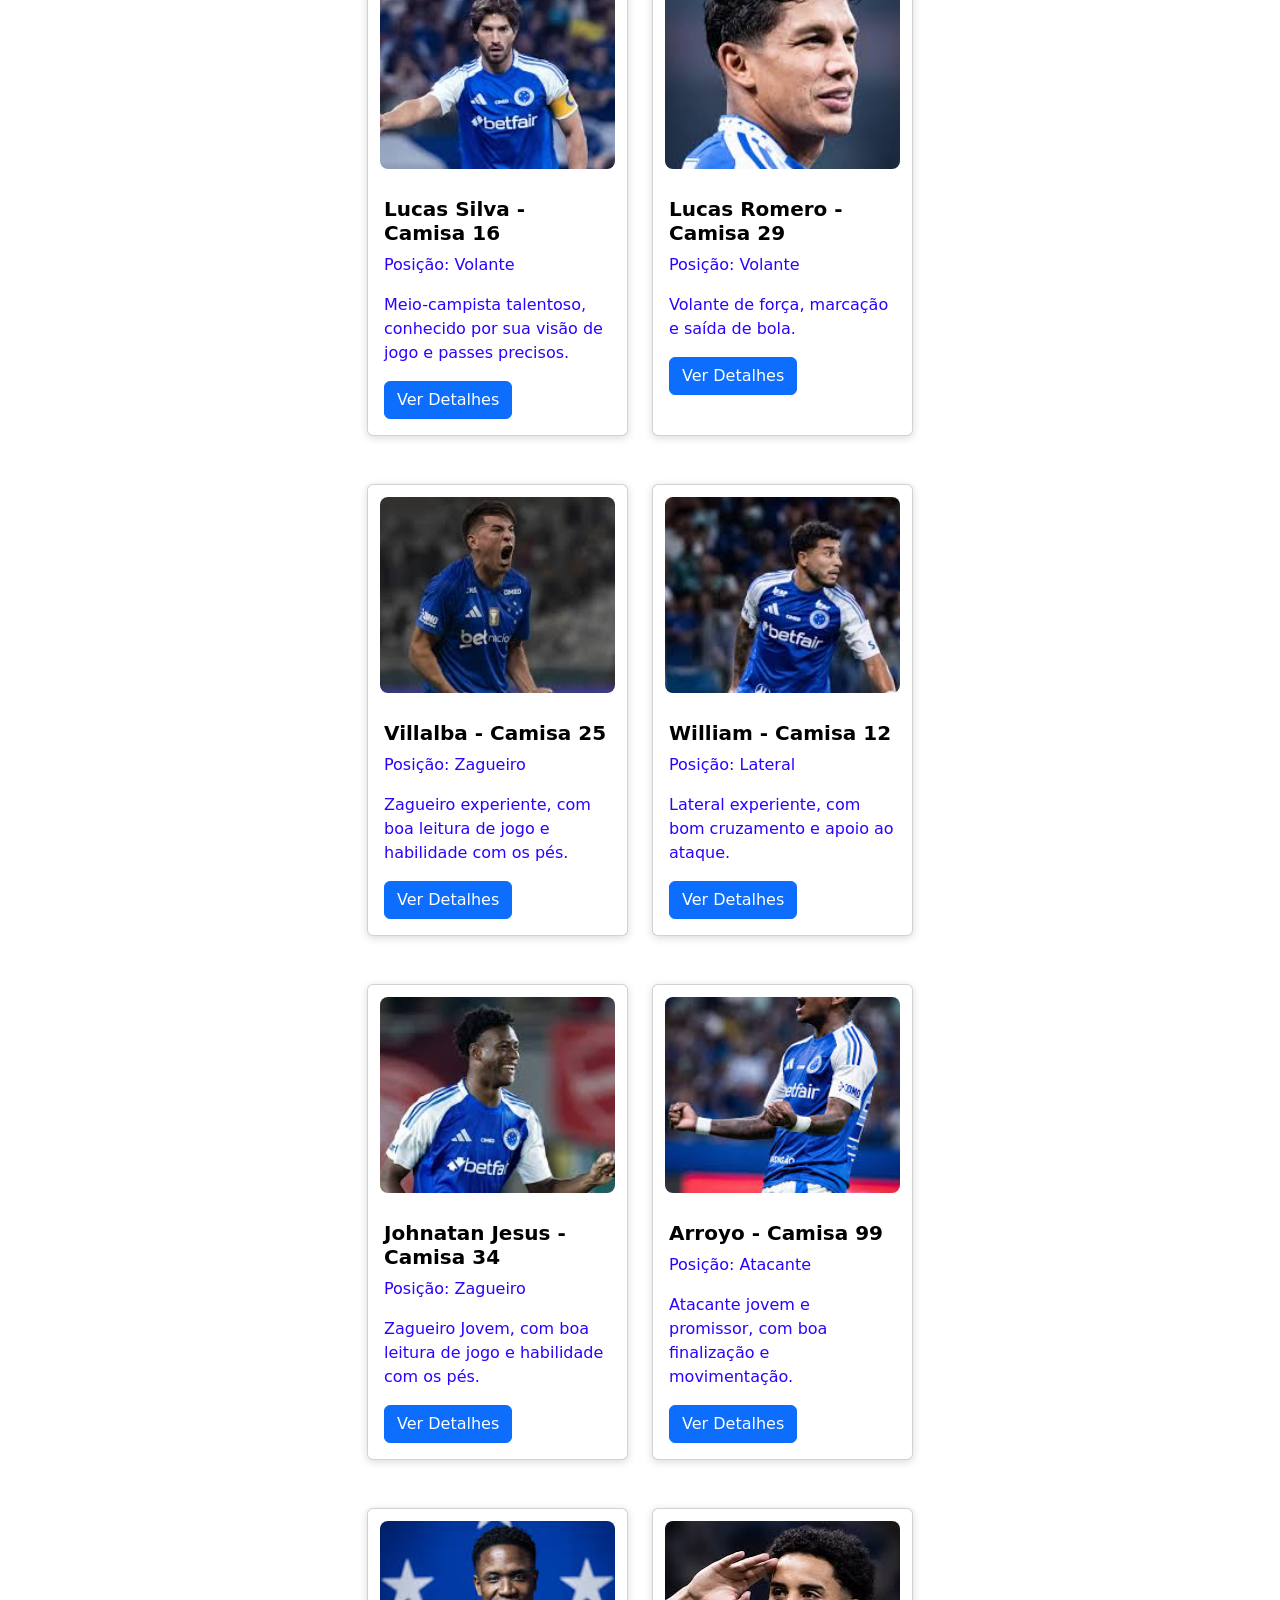
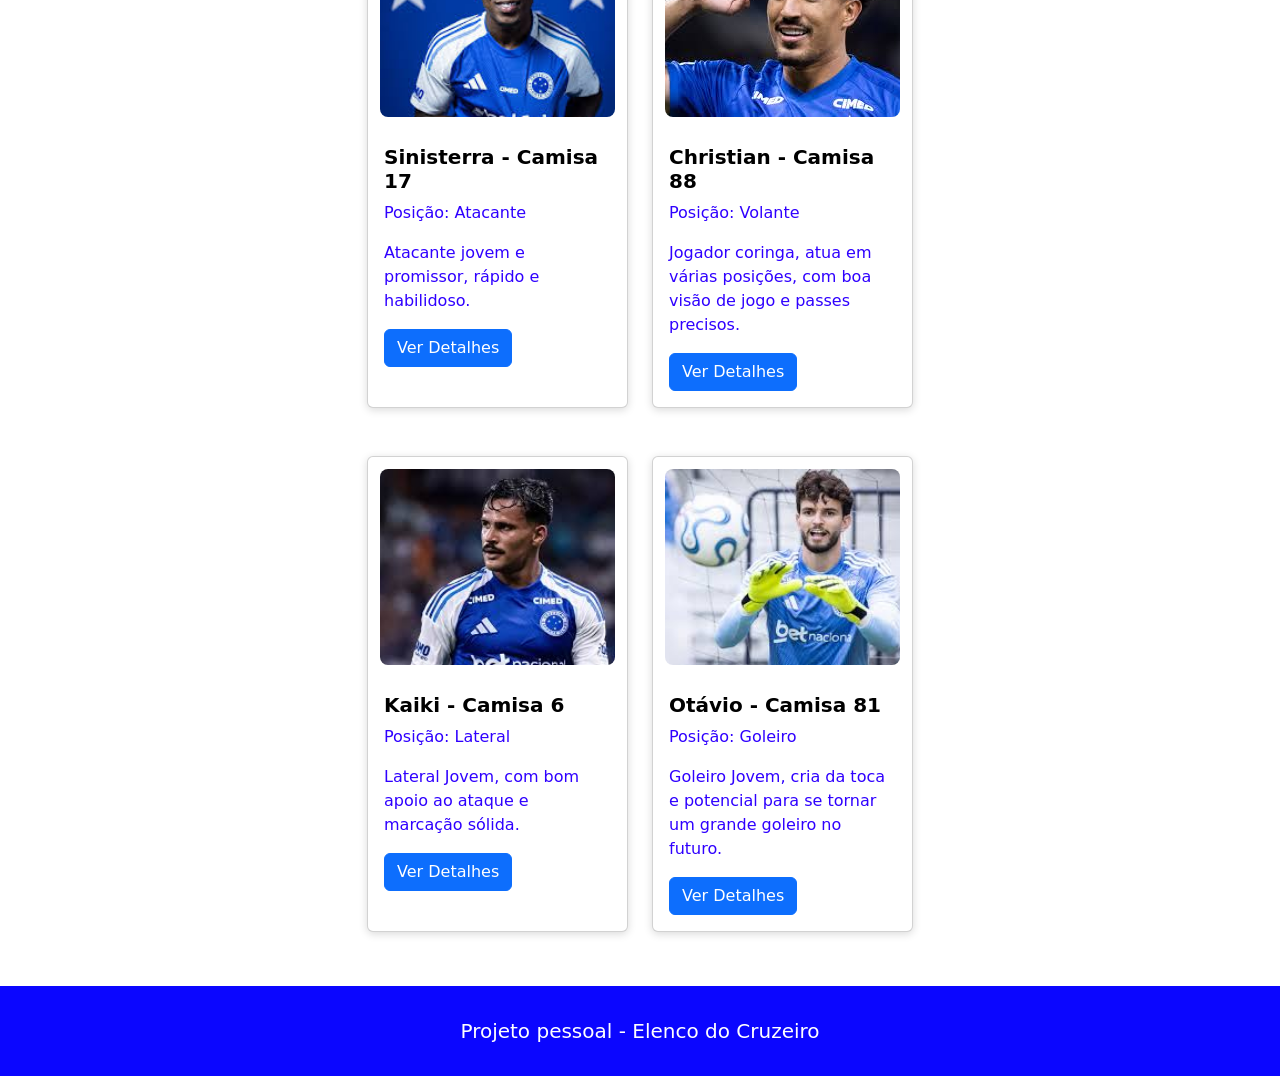
==== commit f3e82de1: "Adiciona carrossel na pagina inicial" ====
--- a/index.html
+++ b/index.html
@@ -38,6 +38,8 @@
     <h2>Cruzeiro Esporte Clube</h2>
     <p>O maior de Minas.</p>
   </section>
+
+  <section id="carrossel-home"></section>
 
   <div class="container my-4">
     <div class="row g-4">
--- a/style.css
+++ b/style.css
@@ -239,7 +239,6 @@
 box-shadow: gold;
 
 
-
 }
 
 .selo-favorito{
@@ -261,4 +260,212 @@
 border: none;
 
 
+}
+
+.area-comentarios{
+
+width:100%;
+margin-top: 30px;
+
+}
+
+.area-comentarios h3{
+
+text-align: center;
+color: blue;
+margin-bottom: 15px;
+
+}
+
+.campo-comentario{
+
+
+width: 80%; 
+height:100px;
+border-radius: 10px;
+padding: 30px;
+border: 2px solid blue;
+font-size: 16px;
+
+
+}
+
+.botao-comentar{
+
+margin-top:10px;
+width:89%;
+background-color: rgb(232, 236, 235);
+font-family: 'Franklin Gothic Medium', 'Arial Narrow', Arial, sans-serif;
+font-weight: bold;
+
+}
+
+.lista-comentarios{
+
+margin-top:20px;
+
+}
+
+.comentario{
+
+background-color: #1114f5;
+color: white;
+padding: 10px;
+border-radius:10px ;
+margin-bottom: 10px;
+font-weight: bold;
+
+display: flex;
+justify-content: space-between;
+align-items: center;
+
+}
+
+.botao-excluir{
+
+padding: 5px;
+background-color: rgba(255, 0, 0, 0.87);
+border-radius: 10px;
+font-weight: bold;
+color: white;
+cursor: pointer;
+border: none;
+
+
+}
+
+.botao-excluir:hover{
+
+transform:scale(1.20);
+background-color: rgb(83, 12, 12);
+
+
+}
+
+.botao-editar{
+
+padding: 5px;
+background-color: orange;
+border-radius: 10px;
+color: white;
+font-weight: bold;
+border: none;
+cursor: pointer;
+
+}
+
+.botao-editar:hover{
+
+  transform:scale(1.20);
+  background-color: rgb(110, 110, 35);
+}
+
+.acoes{
+
+display: flex;
+flex-direction: column;
+gap: 10px;
+padding: 5px;
+
+
+}
+
+.botao-curtir{
+
+background-color: rgb(86, 123, 145);
+border-radius: 50px;
+padding: 6px;
+color: white;
+cursor: pointer;
+border:none;
+font-weight: bold;
+}
+
+.botao-curtir:hover{
+
+transform: scale(1.20);
+background-color: red;
+
+}
+
+.nenhum-comentario{
+
+color:black;
+font-weight: bold;
+text-align: center;
+background-color: #1114f5;
+color:rgb(255, 255, 255);
+padding: 10px;
+border: none;
+border-radius: 10px;
+}
+
+.area-curtidas{
+
+display: flex;
+flex-direction: column;
+gap:5px;
+}
+
+.conteudo-comentario {
+  display: flex;
+  flex-direction: column;
+  gap: 8px;
+}
+
+.texto-comentario
+{
+
+background-color: white;;
+color:black;
+padding:15px;
+border-radius:10px;
+display:inline-block;
+
+}
+
+.carrossel-home
+{
+width:70%;
+max-width: 900px;
+margin: 50px auto;
+text-align: center;
+position: relative;
+
+
+}
+
+.imagem-carrossel
+{
+width:100%;
+height: 300px;
+border-radius: 20px;
+
+
+
+}
+
+.botao-carrossel
+{
+position:absolute;
+top:50%;
+transform: translateY(-50%);
+border:none;
+padding:10px;
+font-weight: bold;
+cursor:pointer;
+
+
+}
+.botao-anterior
+{
+left:5px;
+
+}
+
+.botao-proximo
+{
+right:5px;
+
+
 }
